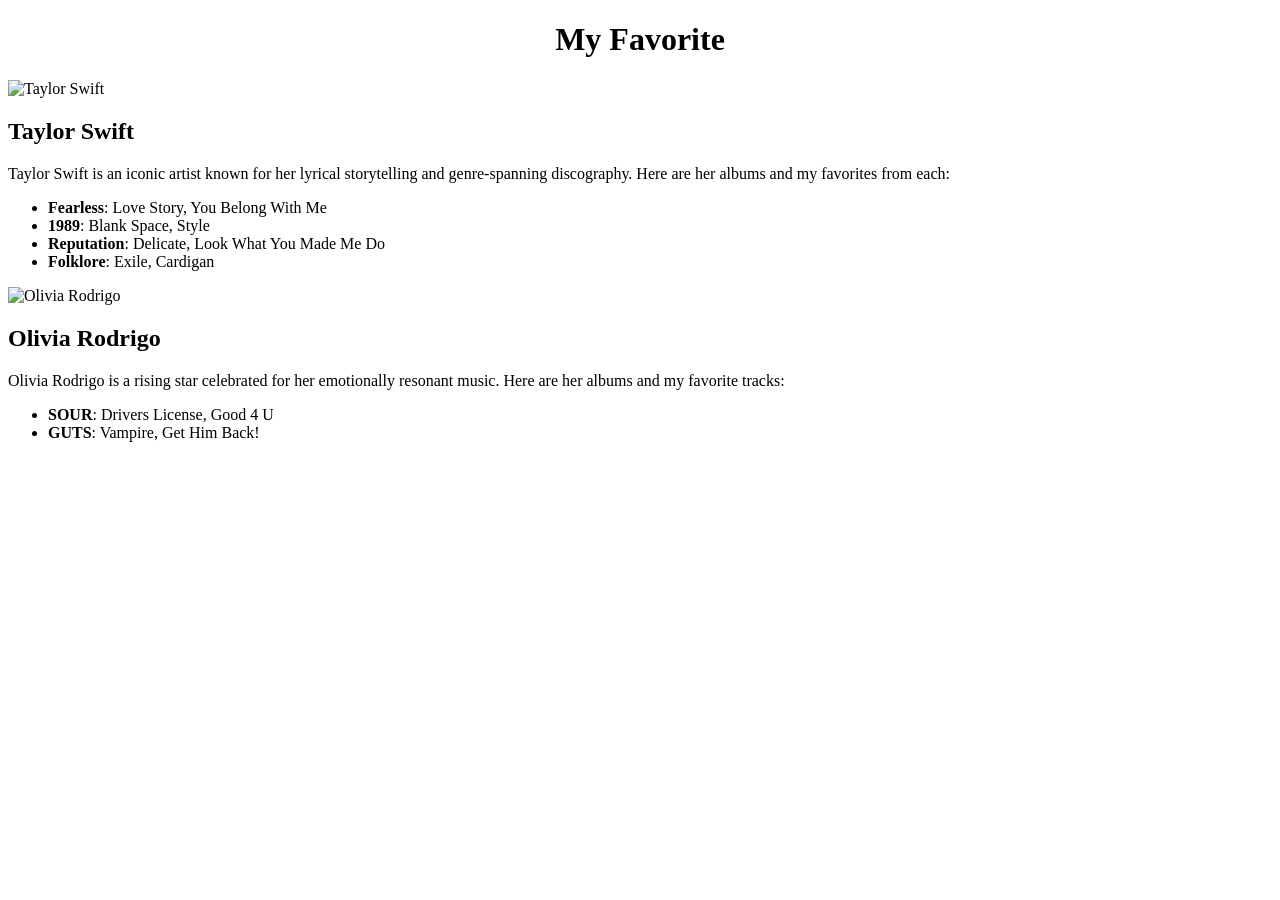
==== index.html @ 095d623a "Main HTML website" ====
<!DOCTYPE html>
<html lang="en">
<head>
    <meta charset="UTF-8">
    <meta name= "viewport" content="width=device-width, initial-scale=1.0">
    <title> My Favorite </title>
    <link rel = "stylessheet" href = "styles.css">
</head>
<body>
    <center><h1>My Favorite</h1></center>
         <!-- Favorite Music Artists Section -->
    <section class="favorite-artists-section">
        <!-- Taylor Swift -->
        <div class="artist-container taylor">
            <div class="image-container left">
                <img src="taylor.jpg" alt="Taylor Swift" class="rotated-image">
            </div>
            <div class="description-container right">
                <h2>Taylor Swift</h2>
                <p>Taylor Swift is an iconic artist known for her lyrical storytelling and genre-spanning discography. Here are her albums and my favorites from each:</p>
                <ul>
                    <li><strong>Fearless</strong>: Love Story, You Belong With Me</li>
                    <li><strong>1989</strong>: Blank Space, Style</li>
                    <li><strong>Reputation</strong>: Delicate, Look What You Made Me Do</li>
                    <li><strong>Folklore</strong>: Exile, Cardigan</li>
                </ul>
            </div>
        </div>

        <!-- Olivia Rodrigo -->
        <div class="artist-container olivia">
            <div class="image-container right">
                <img src="olivia.jpg" alt="Olivia Rodrigo" class="rotated-image">
            </div>
            <div class="description-container left">
                <h2>Olivia Rodrigo</h2>
                <p>Olivia Rodrigo is a rising star celebrated for her emotionally resonant music. Here are her albums and my favorite tracks:</p>
                <ul>
                    <li><strong>SOUR</strong>: Drivers License, Good 4 U</li>
                    <li><strong>GUTS</strong>: Vampire, Get Him Back!</li>
                </ul>
            </div>
        </div>
    </section>
</body>
</html>
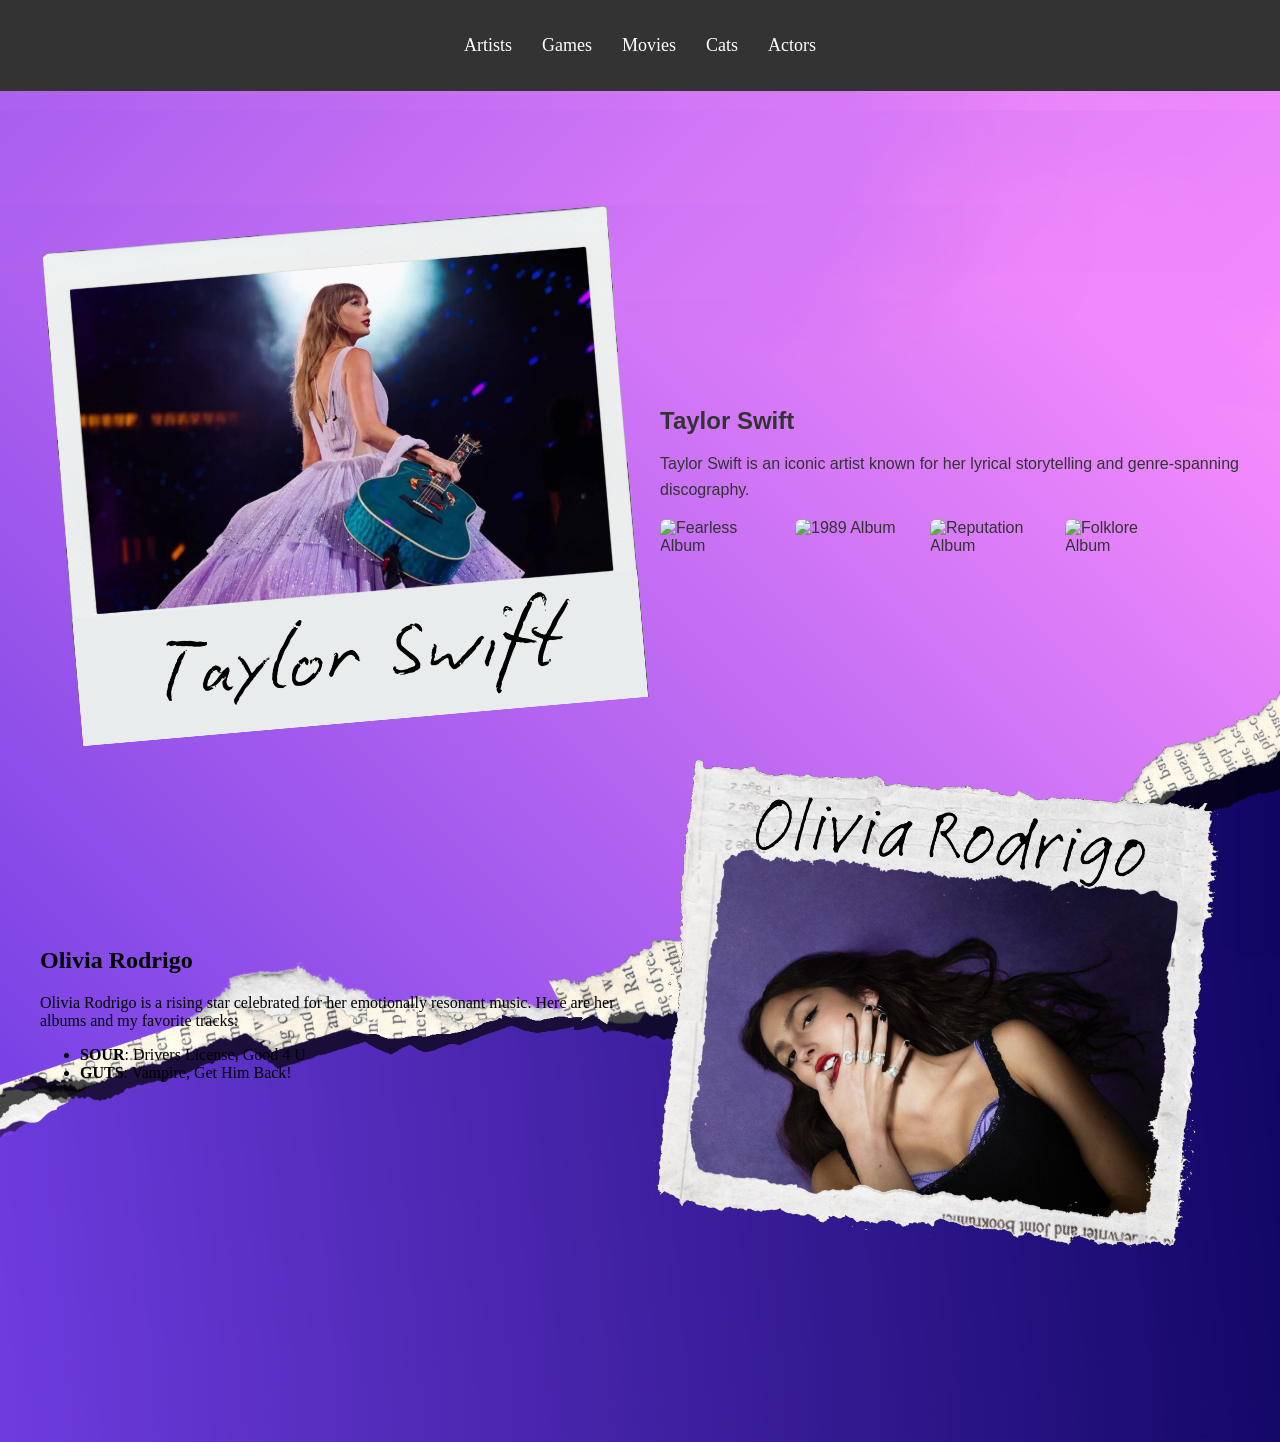
==== commit bb5e15c4: "Deleted unnecessary files" ====
--- a/index.html
+++ b/index.html
@@ -4,33 +4,45 @@
     <meta charset="UTF-8">
     <meta name= "viewport" content="width=device-width, initial-scale=1.0">
     <title> My Favorite </title>
-    <link rel = "stylessheet" href = "styles.css">
+    <link rel="stylesheet" type="text/css" href="styles.css">
 </head>
 <body>
-    <center><h1>My Favorite</h1></center>
+
+    <!-- Navigation Bar -->
+    <div class="navbar">
+        <a href="#favorite-artists">Artists</a>
+        <a href="#favorite-games">Games</a>
+        <a href="#favorite-movies">Movies</a>
+        <a href="#favorite-cats">Cats</a>
+        <a href="#favorite-actors">Actors</a>
+    </div>
+
          <!-- Favorite Music Artists Section -->
     <section class="favorite-artists-section">
         <!-- Taylor Swift -->
         <div class="artist-container taylor">
             <div class="image-container left">
-                <img src="taylor.jpg" alt="Taylor Swift" class="rotated-image">
+                <img src="images/Taylor Swift.png" alt="Taylor Swift" class="artist-image taylor">
             </div>
-            <div class="description-container right">
+            <div class="text-container">
                 <h2>Taylor Swift</h2>
-                <p>Taylor Swift is an iconic artist known for her lyrical storytelling and genre-spanning discography. Here are her albums and my favorites from each:</p>
-                <ul>
-                    <li><strong>Fearless</strong>: Love Story, You Belong With Me</li>
-                    <li><strong>1989</strong>: Blank Space, Style</li>
-                    <li><strong>Reputation</strong>: Delicate, Look What You Made Me Do</li>
-                    <li><strong>Folklore</strong>: Exile, Cardigan</li>
-                </ul>
+                <p>Taylor Swift is an iconic artist known for her lyrical storytelling and genre-spanning discography.</p>
+                
+                <!-- Horizontal Scroll Albums for Taylor -->
+                <div class="album-scroll">
+                    <img src="fearless.jpg" alt="Fearless Album" class="album-cover">
+                    <img src="1989.jpg" alt="1989 Album" class="album-cover">
+                    <img src="reputation.jpg" alt="Reputation Album" class="album-cover">
+                    <img src="folklore.jpg" alt="Folklore Album" class="album-cover">
+                    <!-- Add more album covers as needed -->
+                </div>
             </div>
         </div>
 
         <!-- Olivia Rodrigo -->
         <div class="artist-container olivia">
             <div class="image-container right">
-                <img src="olivia.jpg" alt="Olivia Rodrigo" class="rotated-image">
+                <img src="images/Olivia Rodrigo.png" alt="Olivia Rodrigo" class="artist-image olivia">
             </div>
             <div class="description-container left">
                 <h2>Olivia Rodrigo</h2>
--- a/styles.css
+++ b/styles.css
@@ -0,0 +1,168 @@
+html {
+    scroll-behavior: smooth !important;;
+}
+
+html,
+.favorite-artists-section {
+    background-image: url('images/musicArtistsBackground.png');
+    background-size: cover; /* Ensures the background fits the section */
+    background-repeat: no-repeat; /* Prevents tiling */
+    background-attachment: scroll;
+    background-position: center top; /* Centers the image */
+}
+
+
+.navbar {
+    position: fixed;
+    top: 0;
+    width: 100%;
+    background-color: #333;
+    display: flex;
+    justify-content: center;
+    padding: 35px 0;
+    z-index: 1000;
+}
+
+.navbar a {
+    color: white;
+    text-decoration: none;
+    margin: 0 15px;
+    font-size: 18px;
+    transition: color 0.3s;
+}
+
+.navbar a:hover {
+    color: #ffcc00;
+}
+
+body {
+    margin: 0;
+    padding-top: 60px; /* Adjust for the navbar height */
+}
+
+section {
+    padding: 100px 20px;
+    margin: 50px 0;
+}
+
+.placeholder {
+    height: 400px;
+    display: flex;
+    justify-content: center;
+    align-items: center;
+    font-size: 24px;
+    background-color: #f4f4f4;
+    border: 1px dashed #ccc;
+}
+
+
+/* Artist Container */
+.artist-container {
+    display: flex;
+    align-items: center; /* Vertically align image and text */
+    justify-content: space-between; /* Ensures even spacing */
+    padding: 0 20px; /* Adds equal spacing on the left and right edges */
+    margin-bottom: 40px; /* Add space between artist sections */
+    gap: 20px; /* Space between image and text */
+}
+
+/* Image Styling
+.image-container {
+    flex: 0; /* Allocate equal space to image
+} */
+
+/* Taylor's container */
+.artist-container.taylor {
+    flex-direction: row; /* Places image and text side by side */
+}
+
+/* Reverse the order for Olivia's section */
+.artist-container.olivia {
+    flex-direction: row-reverse;
+}
+
+.artist-container.taylor img, .artist-container.olivia img {
+    max-width: 600px; /* Set a maximum width for the images */
+    height: auto; /* Ensures the aspect ratio is maintained */
+}
+
+.artist-image.taylor{
+    max-width: 100%; /* Ensures the image does not exceed its container's width */
+    height: auto; /* Maintains the aspect ratio */
+    display: block; /* Removes extra spacing under the image */
+    margin: 0 auto; /* Centers the image horizontally */
+    transform: rotate(-5deg); /* Rotates the image slightly to the left */
+    transition: transform 0.3s ease; /* Smooth animation for interactions */
+}
+
+.artist-image.olivia{
+    max-width: 100%; /* Ensures the image does not exceed its container's width */
+    height: auto; /* Maintains the aspect ratio */
+    display: block; /* Removes extra spacing under the image */
+    margin: 0 auto; /* Centers the image horizontally */
+    transform: rotate(5deg); /* Rotates the image slightly to the left */
+    transition: transform 0.3s ease; /* Smooth animation for interactions */
+}
+
+.artist-image.taylor:hover {
+    transform: rotate(0deg) scale(1.05); /* Straightens the image and adds a slight zoom on hover */
+}
+
+.artist-image.olivia:hover {
+    transform: rotate(0deg) scale(1.05); /* Straightens the image and adds a slight zoom on hover */
+}
+
+/* Album Scroll Section */
+.album-scroll {
+    display: flex;
+    overflow-x: auto; /* Allows horizontal scrolling */
+    gap: 15px; /* Space between album covers */
+    margin-top: 15px;
+}
+
+.album-cover {
+    width: 120px; /* Adjust album cover size */
+    height: 120px;
+    object-fit: cover;
+    border-radius: 8px;
+    cursor: pointer;
+    transition: transform 0.3s ease;
+}
+
+.album-cover:hover {
+    transform: scale(1.1); /* Enlarges album covers on hover */
+}
+
+/* Scroll Bar Styles */
+.album-scroll::-webkit-scrollbar {
+    height: 8px; /* Horizontal scrollbar height */
+}
+
+.album-scroll::-webkit-scrollbar-thumb {
+    background: #888; /* Scroll thumb color */
+    border-radius: 10px;
+}
+
+.album-scroll::-webkit-scrollbar-thumb:hover {
+    background: #555; /* Darker on hover */
+}
+
+.album-scroll::-webkit-scrollbar-track {
+    background: #f1f1f1; /* Scroll track color */
+}
+
+/* Text Styling */
+.text-container {
+    flex: 2; /* Allocate more space to text */
+    font-family: Arial, sans-serif; /* Set a clean font for text */
+    color: #333; /* Dark color for readability */
+}
+
+.text-container h2 {
+    margin-bottom: 10px;
+    font-size: 24px;
+}
+
+.text-container p {
+    line-height: 1.6;
+}
